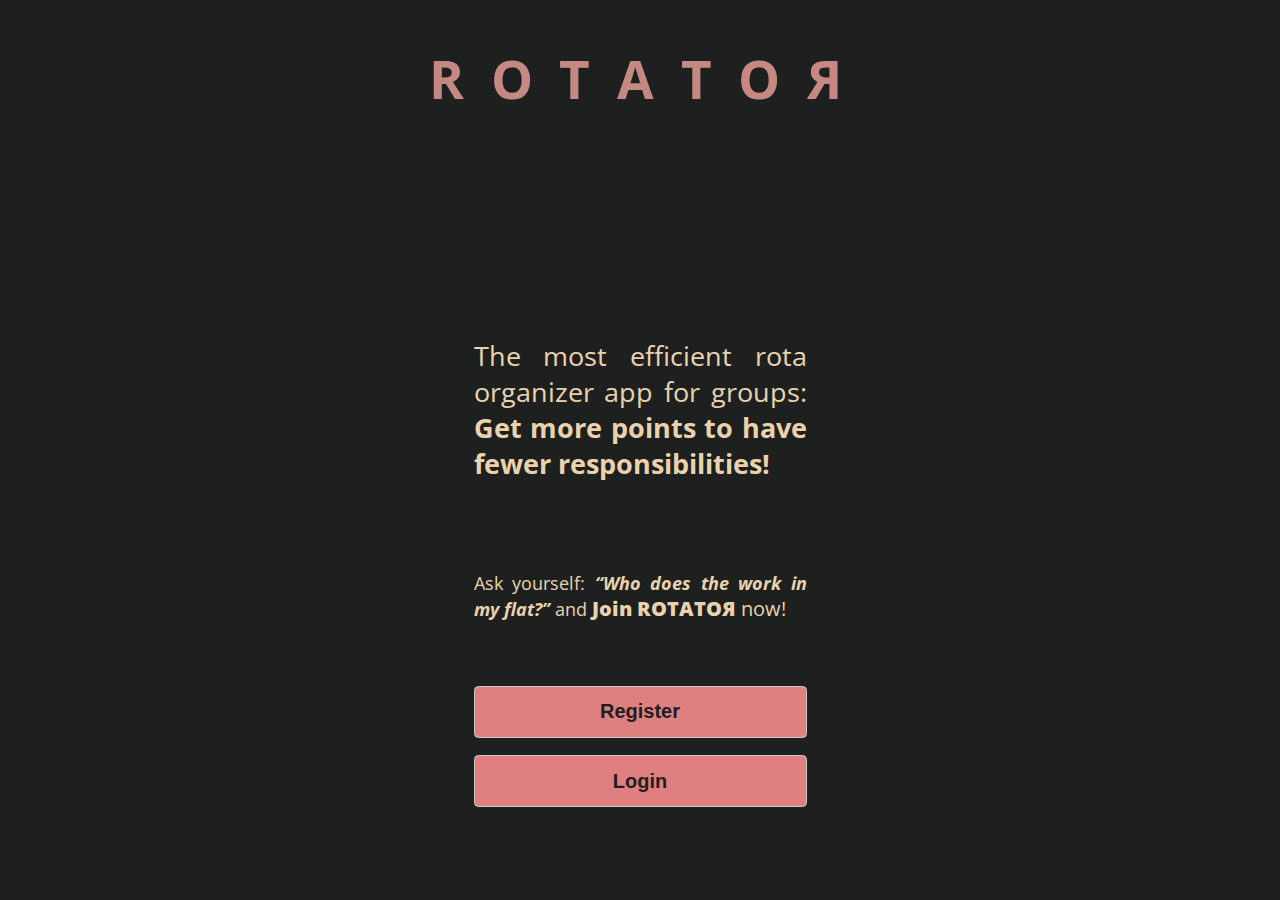
==== index.html @ 3182f86b "Git is making me nervous :C" ====
<!doctype html>
<html lang="en">
<head>
	<style>
	h1 { margin-top: 30px;}
	p { margin-top: 80px;
	 		margin-bottom: 50px;
		}
	body {
				 background-image: url("Backgrounds/bg4.jpg");
				 background-size: cover;
				 background-repeat: no-repeat;
				 zoom: 111%;
			 }
	</style>

	<link href="https://fonts.googleapis.com/css?family=Open+Sans&amp;subset=cyrillic-ext" rel="stylesheet">   <meta charset="UTF-8">
	  <link rel="stylesheet" href="styles.css">

	<!-- Just tried to add a little title image, I know its not the logo -->
	<link rel="icon" type="image/gif/png" href="logo.png">

	<title>ROTATOЯ</title>
</head>

<body>

		<div class="container">
			<h1><font color="#C58882" size="20">ROTATOЯ</font></h1>
			<div class="centered">
				<p style="text-align:justify"><font color="#ead2ac" size="5">The most efficient rota organizer app for groups: <strong>Get more points to have fewer responsibilities!</strong></font></p>
				<p style="text-align:justify"><font color="#ead2ac" size="3">Ask yourself: <b><i>“Who does the work in my flat?”</i></b> and </font><font color="#ead2ac" size="4"><span style="font-weight: 900"><a href="https://google.com" style="text-decoration:none; color:#EAD2AC;"><b>Join ROTATOЯ</b></span> now!</font></p>
        <div class="container1">
          <button id = "registerButton" type="submit">Register</button>
					<button id = "loginButton" type="submit">Login</button>

					<script type="text/javascript">
             document.getElementById("registerButton").onclick = function () {
             location.href = "./register.html";
            };

						 document.getElementById("loginButton").onclick = function () {
						 location.href = "./login.html";
					  };
          </script>
				</div>
			</div>
		</div>

</body>
</html>
---- styles.css ----
body
{

    font-family: 'Source Sans Pro', sans-serif;
    font-family: 'Open Sans', sans-serif;
    background: #1D201F; /*#9cb8b3; */
    display: table;
    width: 100%;
}
.inside {
    background: #ead2ac;
}
.centered
{
     width:300px;
      height:200px;
      position:absolute;
      left:50%;
      top:40%;
      margin:-100px 0 0 -150px;

  /*  width: 320px; */
/*    position:absolute;
    top: 40%;
    left: 50%;
    margin-top: -50px;
    margin-left: -100px; */

}

/* had container1 after centerd in the html but kinda useless */
.container1
{
    display: grid;
     width: 100%;
}

@media screen and (max-width: 700px) {

  h3
  {
       width: 70%;
  }

  .container1
  {
      display: grid;
       width: 80%;
  }

  h1
  {
      width: 50%;
  }

}

/*News Feed styles page begins here*/

.tasks
{
  color: #FFFFFF;
  /*Scroll part of tasks*/
  overflow: scroll;
  position: absolute;
  width: 50%;
  height: 75%;
  z-index: 15;
  top: 30%;
  left: 49%;
  margin: -100px 0 0 -150px;
}

.taskClass
{
  text-align: center;
  letter-spacing:28px;
  /*22*/
  width: 105%;
  color: #DF7F7F;
  font-size: 45px;
}

.taskList
{
  font-size: 28px;
  border-radius: 25px;
  border-color: white;
  background: #FF0000;
  padding: 20px;
  width: 50%;
  height: 25%;
}
/*News feed styles page ends here*/


h1
{

     text-align: center;
     letter-spacing:24px;
     /*22*/
     width: 100%;
     color: #DF7F7F;
}

h2
{
  color: #DCDCDC;
  text-align: left;
  width: 100%;
}
/*Start of about styles*/
.about_title
{
  font-size: 60px;
}
.about_p
{
  color: #FFFAF0;
  width: 100%;
  text-align: center;
}
/*End of about styles*/
h3
{
     color: #EAD2AC;
     letter-spacing: 1.5px;
     font-weight: 100;
}

  input[type=text], input[type=password], select {

        padding: 12px 20px;
    /*    width: 320px; */
        margin: 8px 0;
        color: #1D201F;
        background: #ead2ac;
        border: 1px solid #ccc;
        border-radius: 4px;
        box-sizing: border-box;
    }


    button[type=submit], select {

          padding: 12px 20px;
      /*    width: 320px; */
          margin: 8px 0;
          color: #1D201F;
          background: #DF7F7F;
          border: 1px solid #ccc;
          border-radius: 4px;
          box-sizing: border-box;
          font-weight: 900;
          font-size: 18px;
      }


      button[type="submit"]:hover
      {
	       background: #FF7F7F;
       }
/* MAKE IT SOMEHOW ZOOM WHEN HOVER ON 'SIGN UP'. DOESN'T WORK FOR NOW */
a{
    transition: transform .2s;
}
a:hover{
transform: scale(1.5);
}

/*menu styles*/

ul {
    list-style-type: none;
    margin: 0;
    padding: 0;
    overflow: hidden;
    background-color: #DF7F7F;
}

li {
    float: left;
}

li a {
    display: block;
    color: #1D201F;
    text-align: center;
    padding: 14px 16px;
    text-decoration: none;
}

li a:hover {
    background-color: #ead2ac;
}

/*end menu styles
  */
table, th, td
{
 text-align: center;
 margin: auto;
 padding: 1.2rem;
 width: 50%;
}

th
{
 width: 50%;
}


.noTask
{

  border-left: none;
  border-top: none;
  border-right: none;
  border-bottom: 1px solid black;
  border-right: 1px solid black;
  backgorund-color: pink;
}



.task
{

  border-left: none;
  border-top: none;
  border-right: none;
  border-bottom: 1px solid black;
  border-right: 1px solid black;
  width: 200px;
  background-color: #D1DEDE;
}

.noTask
{
  border-left: none;
  border-top: none;
  border-right: none;
  border-bottom: 1px solid black;
  border-right: 1px solid black;
  width: 200px;
  background-color: #a8a4a6;
}
.weekDays
{

  border-right: none;
  border-left: none;
  border-top: none;
  border-bottom: 1px solid black;
  border-right: 1px solid black;
  width: 200px;
  background-color: #DF7F7F;
  color: white;
}
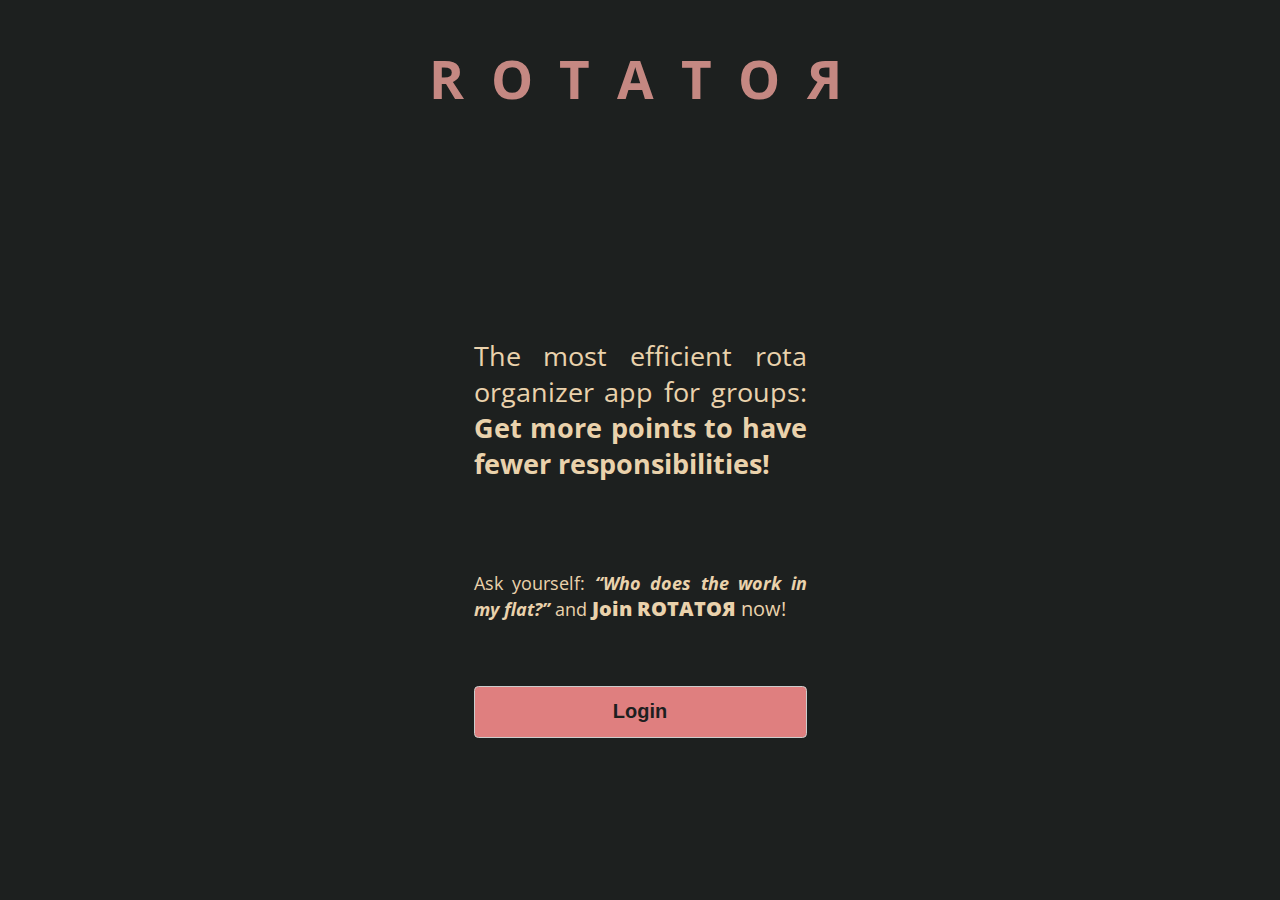
==== commit efd29735: "fixed button redirection" ====
--- a/index.html
+++ b/index.html
@@ -29,16 +29,17 @@
 			<h1><font color="#C58882" size="20">ROTATOЯ</font></h1>
 			<div class="centered">
 				<p style="text-align:justify"><font color="#ead2ac" size="5">The most efficient rota organizer app for groups: <strong>Get more points to have fewer responsibilities!</strong></font></p>
-				<p style="text-align:justify"><font color="#ead2ac" size="3">Ask yourself: <b><i>“Who does the work in my flat?”</i></b> and </font><font color="#ead2ac" size="4"><span style="font-weight: 900"><a href="https://google.com" style="text-decoration:none; color:#EAD2AC;"><b>Join ROTATOЯ</b></span> now!</font></p>
+				<p style="text-align:justify"><font color="#ead2ac" size="3">Ask yourself: <b><i>“Who does the work in my flat?”</i></b> and </font><font color="#ead2ac" size="4"><span style="font-weight: 900"><a href="./register.html" style="text-decoration:none; color:#EAD2AC;"><b>Join ROTATOЯ</b></span> now!</font></p>
         <div class="container1">
-          <button id = "registerButton" type="submit">Register</button>
+    <!--      <button id = "registerButton" type="submit">Register</button> -->
 					<button id = "loginButton" type="submit">Login</button>
 
-					<script type="text/javascript">
+			<!--		<script type="text/javascript">
              document.getElementById("registerButton").onclick = function () {
              location.href = "./register.html";
-            };
-
+					 };-->
+					 
+          <script type="text/javascript">
 						 document.getElementById("loginButton").onclick = function () {
 						 location.href = "./login.html";
 					  };
--- a/styles.css
+++ b/styles.css
@@ -161,15 +161,99 @@
       {
 	       background: #FF7F7F;
        }
-/* MAKE IT SOMEHOW ZOOM WHEN HOVER ON 'SIGN UP'. DOESN'T WORK FOR NOW */
+/* MAKE IT SOMEHOW ZOOM WHEN HOVER ON 'SIGN UP'. DOESN'T WORK FOR NOW 
 a{
     transition: transform .2s;
 }
 a:hover{
 transform: scale(1.5);
 }
+*/
 
 /*menu styles*/
+
+.btn {
+    background-color: #1D201F;
+    border: none;
+    color: #EAD2AC;
+    padding: 12px 16px;
+    font-size: 16px;
+    cursor: pointer;
+}
+
+/* Darker background on mouse-over */
+.btn:hover {
+    background-color: #000000;
+}
+
+ /* The side navigation menu */
+.sidenav {
+    height: 100%; /* 100% Full-height */
+    width: 0; /* 0 width - change this with JavaScript */
+    position: fixed; /* Stay in place */
+    z-index: 1; /* Stay on top */
+    top: 0; /* Stay at the top */
+    left: 0;
+    background-color: #111; /* Black*/
+    overflow-x: hidden; /* Disable horizontal scroll */
+    padding-top: 60px; /* Place content 60px from the top */
+    transition: 0.5s; /* 0.5 second transition effect to slide in the sidenav */
+}
+
+/* The navigation menu links */
+.sidenav a {
+    padding: 8px 8px 8px 32px;
+    text-decoration: none;
+    font-size: 25px;
+    color: #818181;
+    display: block;
+    transition: 0.3s;
+}
+
+/* When you mouse over the navigation links, change their color */
+.sidenav a:hover {
+    color: #EAD2AC;
+}
+
+/* Position and style the close button (top right corner) */
+.sidenav .closebtn {
+    position: absolute;
+    top: 0;
+    right: 25px;
+    font-size: 36px;
+    margin-left: 50px;
+}
+
+/* Style page content - use this if you want to push the page content to the right when you open the side navigation */
+#rest {
+    transition: margin-left .5s;
+    padding: 20px;
+}
+
+/* On smaller screens, where height is less than 450px, change the style of the sidenav (less padding and a smaller font size) */
+@media screen and (max-height: 450px) {
+    .sidenav {padding-top: 15px;}
+    .sidenav a {font-size: 18px;}
+} 
+
+/* Fixed/sticky icon bar (vertically aligned 50% from the top of the screen) */
+.icon-bar {
+  position: fixed;
+  top: 50%;
+  -webkit-transform: translateY(-50%);
+  -ms-transform: translateY(-50%);
+  transform: translateY(-50%);
+}
+
+/* Style the icon bar links */
+.icon-bar a {
+  display: block;
+  text-align: center;
+  padding: 16px;
+  transition: all 0.3s ease;
+  color: white;
+  font-size: 20px;
+}
 
 ul {
     list-style-type: none;
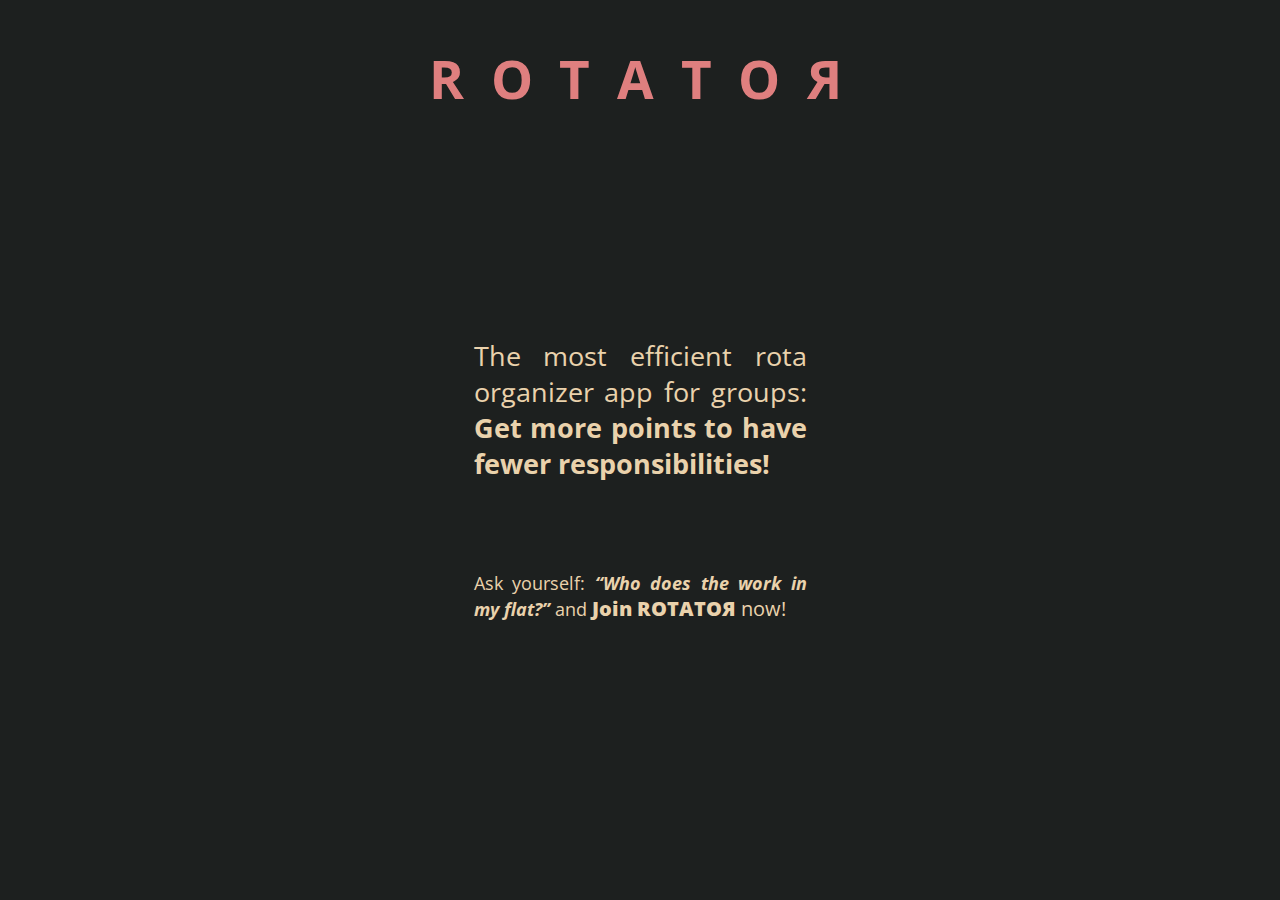
==== commit 0d407833: "added longer description and bullet points to about page - still not finished" ====
--- a/index.html
+++ b/index.html
@@ -7,7 +7,7 @@
 	 		margin-bottom: 50px;
 		}
 	body {
-				 background-image: url("Backgrounds/bg4.jpg");
+				 background-image: url("Backgrounds/BackgroundLandingPage.jpg");
 				 background-size: cover;
 				 background-repeat: no-repeat;
 				 zoom: 111%;
@@ -26,25 +26,10 @@
 <body>
 
 		<div class="container">
-			<h1><font color="#C58882" size="20">ROTATOЯ</font></h1>
+			<h1 class = "biggerH1"><font size="400">ROTATOЯ</font></h1>
 			<div class="centered">
 				<p style="text-align:justify"><font color="#ead2ac" size="5">The most efficient rota organizer app for groups: <strong>Get more points to have fewer responsibilities!</strong></font></p>
-				<p style="text-align:justify"><font color="#ead2ac" size="3">Ask yourself: <b><i>“Who does the work in my flat?”</i></b> and </font><font color="#ead2ac" size="4"><span style="font-weight: 900"><a href="./register.html" style="text-decoration:none; color:#EAD2AC;"><b>Join ROTATOЯ</b></span> now!</font></p>
-        <div class="container1">
-    <!--      <button id = "registerButton" type="submit">Register</button> -->
-					<button id = "loginButton" type="submit">Login</button>
-
-			<!--		<script type="text/javascript">
-             document.getElementById("registerButton").onclick = function () {
-             location.href = "./register.html";
-					 };-->
-					 
-          <script type="text/javascript">
-						 document.getElementById("loginButton").onclick = function () {
-						 location.href = "./login.html";
-					  };
-          </script>
-				</div>
+				<p style="text-align:justify"><font color="#ead2ac" size="3">Ask yourself: <b><i>“Who does the work in my flat?”</i></b> and </font><font color="#ead2ac" size="4"><span style="font-weight: 900"><a href="https://google.com" style="text-decoration:none; color:#EAD2AC;"><b>Join ROTATOЯ</b></span> now!</font></p>
 			</div>
 		</div>
 
--- a/styles.css
+++ b/styles.css
@@ -51,6 +51,11 @@
   h1
   {
       width: 50%;
+  }
+
+  .taskList
+  {
+    font-size: 15px;
   }
 
 }
@@ -115,11 +120,21 @@
 {
   font-size: 60px;
 }
+
 .about_p
 {
   color: #FFFAF0;
   width: 100%;
+  width: 1000px;
+  word-wrap: break-word;
   text-align: center;
+  margin-left: 200px;
+}
+
+.unorderedList
+{
+  color: #DF7F7F;
+  line-height: 24px;
 }
 /*End of about styles*/
 h3
@@ -161,126 +176,15 @@
       {
 	       background: #FF7F7F;
        }
-/* MAKE IT SOMEHOW ZOOM WHEN HOVER ON 'SIGN UP'. DOESN'T WORK FOR NOW 
+/* MAKE IT SOMEHOW ZOOM WHEN HOVER ON 'SIGN UP'. DOESN'T WORK FOR NOW */
 a{
     transition: transform .2s;
 }
 a:hover{
 transform: scale(1.5);
 }
-*/
-
-/*menu styles*/
-
-.btn {
-    background-color: #1D201F;
-    border: none;
-    color: #EAD2AC;
-    padding: 12px 16px;
-    font-size: 16px;
-    cursor: pointer;
-}
-
-/* Darker background on mouse-over */
-.btn:hover {
-    background-color: #000000;
-}
-
- /* The side navigation menu */
-.sidenav {
-    height: 100%; /* 100% Full-height */
-    width: 0; /* 0 width - change this with JavaScript */
-    position: fixed; /* Stay in place */
-    z-index: 1; /* Stay on top */
-    top: 0; /* Stay at the top */
-    left: 0;
-    background-color: #111; /* Black*/
-    overflow-x: hidden; /* Disable horizontal scroll */
-    padding-top: 60px; /* Place content 60px from the top */
-    transition: 0.5s; /* 0.5 second transition effect to slide in the sidenav */
-}
-
-/* The navigation menu links */
-.sidenav a {
-    padding: 8px 8px 8px 32px;
-    text-decoration: none;
-    font-size: 25px;
-    color: #818181;
-    display: block;
-    transition: 0.3s;
-}
-
-/* When you mouse over the navigation links, change their color */
-.sidenav a:hover {
-    color: #EAD2AC;
-}
-
-/* Position and style the close button (top right corner) */
-.sidenav .closebtn {
-    position: absolute;
-    top: 0;
-    right: 25px;
-    font-size: 36px;
-    margin-left: 50px;
-}
-
-/* Style page content - use this if you want to push the page content to the right when you open the side navigation */
-#rest {
-    transition: margin-left .5s;
-    padding: 20px;
-}
-
-/* On smaller screens, where height is less than 450px, change the style of the sidenav (less padding and a smaller font size) */
-@media screen and (max-height: 450px) {
-    .sidenav {padding-top: 15px;}
-    .sidenav a {font-size: 18px;}
-} 
-
-/* Fixed/sticky icon bar (vertically aligned 50% from the top of the screen) */
-.icon-bar {
-  position: fixed;
-  top: 50%;
-  -webkit-transform: translateY(-50%);
-  -ms-transform: translateY(-50%);
-  transform: translateY(-50%);
-}
-
-/* Style the icon bar links */
-.icon-bar a {
-  display: block;
-  text-align: center;
-  padding: 16px;
-  transition: all 0.3s ease;
-  color: white;
-  font-size: 20px;
-}
-
-ul {
-    list-style-type: none;
-    margin: 0;
-    padding: 0;
-    overflow: hidden;
-    background-color: #DF7F7F;
-}
-
-li {
-    float: left;
-}
-
-li a {
-    display: block;
-    color: #1D201F;
-    text-align: center;
-    padding: 14px 16px;
-    text-decoration: none;
-}
-
-li a:hover {
-    background-color: #ead2ac;
-}
-
-/*end menu styles
-  */
+
+
 table, th, td
 {
  text-align: center;
@@ -308,7 +212,7 @@
 
 
 
-.task
+.testClass
 {
 
   border-left: none;
@@ -317,18 +221,6 @@
   border-bottom: 1px solid black;
   border-right: 1px solid black;
   width: 200px;
-  background-color: #D1DEDE;
-}
-
-.noTask
-{
-  border-left: none;
-  border-top: none;
-  border-right: none;
-  border-bottom: 1px solid black;
-  border-right: 1px solid black;
-  width: 200px;
-  background-color: #a8a4a6;
 }
 .weekDays
 {
@@ -339,6 +231,4 @@
   border-bottom: 1px solid black;
   border-right: 1px solid black;
   width: 200px;
-  background-color: #DF7F7F;
-  color: white;
-}
+}
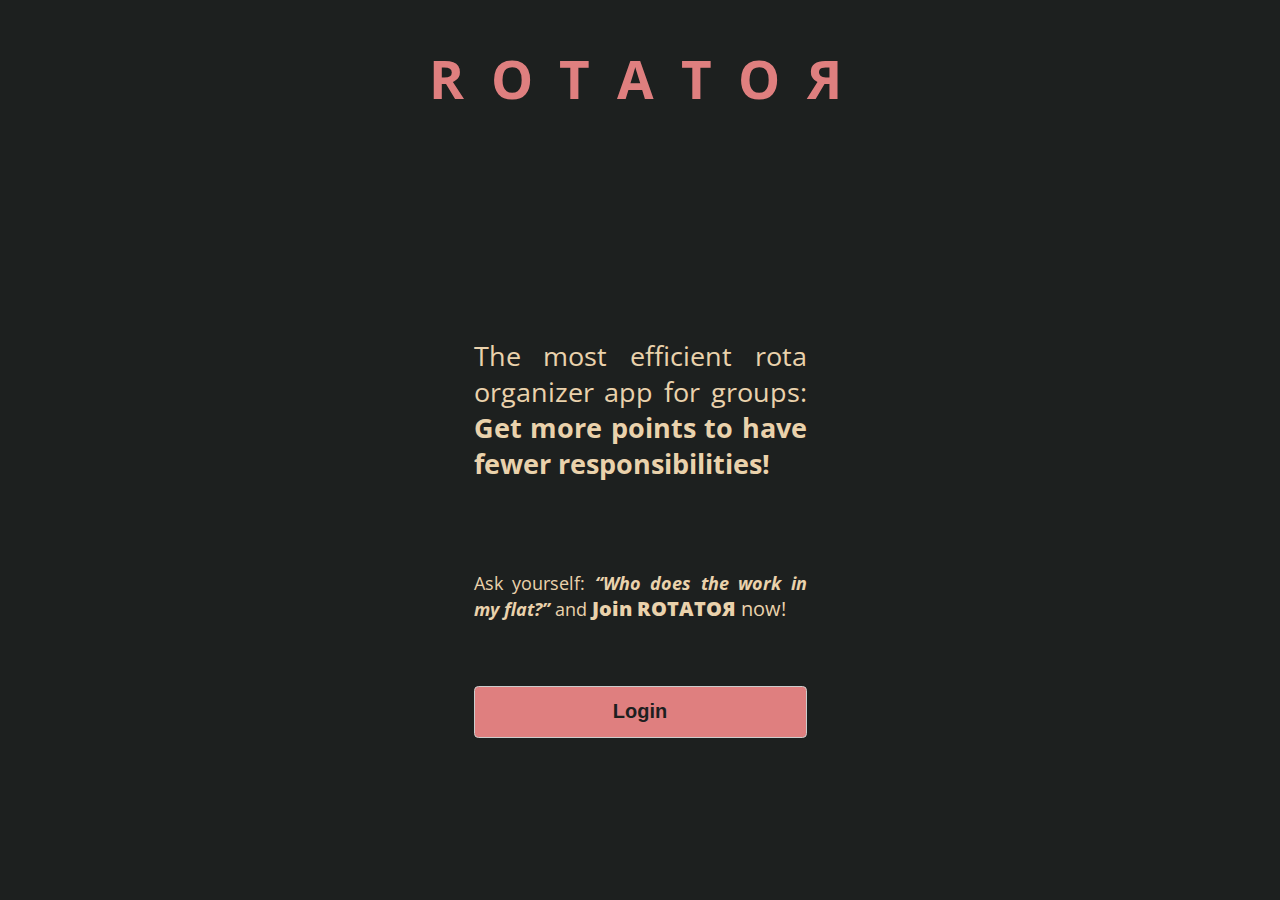
==== commit eeab4f25: "added longer description and bullet points to about page - still not finished" ====
--- a/index.html
+++ b/index.html
@@ -29,7 +29,17 @@
 			<h1 class = "biggerH1"><font size="400">ROTATOЯ</font></h1>
 			<div class="centered">
 				<p style="text-align:justify"><font color="#ead2ac" size="5">The most efficient rota organizer app for groups: <strong>Get more points to have fewer responsibilities!</strong></font></p>
-				<p style="text-align:justify"><font color="#ead2ac" size="3">Ask yourself: <b><i>“Who does the work in my flat?”</i></b> and </font><font color="#ead2ac" size="4"><span style="font-weight: 900"><a href="https://google.com" style="text-decoration:none; color:#EAD2AC;"><b>Join ROTATOЯ</b></span> now!</font></p>
+				<p style="text-align:justify"><font color="#ead2ac" size="3">Ask yourself: <b><i>“Who does the work in my flat?”</i></b> and </font><font color="#ead2ac" size="4"><span style="font-weight: 900"><a href="/Rotator/register.html" style="text-decoration:none; color:#EAD2AC;"><b>Join ROTATOЯ</b></a></span> now!</font></p>
+        <div class="container1">
+    <!--      <button id = "registerButton" type="submit">Register</button> -->
+					<button action ="/Rotator/login.html" id = "loginButton" type="submit">Login</button>
+
+			<!--		<script type="text/javascript">
+             document.getElementById("registerButton").onclick = function () {
+             location.href = "./register.html";
+					 };-->
+					 
+				</div>
 			</div>
 		</div>
 
--- a/styles.css
+++ b/styles.css
@@ -28,6 +28,12 @@
 
 }
 
+.titleRegister
+{
+  /*To make orientation of title in the center*/
+  letter-spacing: 21px;
+}
+
 /* had container1 after centerd in the html but kinda useless */
 .container1
 {
@@ -65,14 +71,15 @@
 .tasks
 {
   color: #FFFFFF;
+  font-family: "Trebuchet MS", Helvetica, sans-serif;
   /*Scroll part of tasks*/
-  overflow: scroll;
+  overflow-y: scroll;
   position: absolute;
   width: 50%;
   height: 75%;
   z-index: 15;
   top: 30%;
-  left: 49%;
+  left: 47%;
   margin: -100px 0 0 -150px;
 }
 
@@ -81,20 +88,22 @@
   text-align: center;
   letter-spacing:28px;
   /*22*/
+  position: absolute;
   width: 105%;
   color: #DF7F7F;
   font-size: 45px;
 }
 
-.taskList
+
+.tasks .taskList
 {
   font-size: 28px;
   border-radius: 25px;
   border-color: white;
-  background: #FF0000;
+  background: #3399FF;
   padding: 20px;
-  width: 50%;
-  height: 25%;
+  width: 500px;
+  height: 250px;
 }
 /*News feed styles page ends here*/
 
@@ -176,15 +185,126 @@
       {
 	       background: #FF7F7F;
        }
-/* MAKE IT SOMEHOW ZOOM WHEN HOVER ON 'SIGN UP'. DOESN'T WORK FOR NOW */
+/* MAKE IT SOMEHOW ZOOM WHEN HOVER ON 'SIGN UP'. DOESN'T WORK FOR NOW
 a{
     transition: transform .2s;
 }
 a:hover{
 transform: scale(1.5);
 }
-
-
+*/
+
+/*menu styles*/
+
+.btn {
+    background-color: #1D201F;
+    border: none;
+    color: #EAD2AC;
+    padding: 12px 16px;
+    font-size: 16px;
+    cursor: pointer;
+}
+
+/* Darker background on mouse-over */
+.btn:hover {
+    background-color: #000000;
+}
+
+ /* The side navigation menu */
+.sidenav {
+    height: 100%; /* 100% Full-height */
+    width: 0; /* 0 width - change this with JavaScript */
+    position: fixed; /* Stay in place */
+    z-index: 1; /* Stay on top */
+    top: 0; /* Stay at the top */
+    left: 0;
+    background-color: #111; /* Black*/
+    overflow-x: hidden; /* Disable horizontal scroll */
+    padding-top: 60px; /* Place content 60px from the top */
+    transition: 0.5s; /* 0.5 second transition effect to slide in the sidenav */
+}
+
+/* The navigation menu links */
+.sidenav a {
+    padding: 8px 8px 8px 32px;
+    text-decoration: none;
+    font-size: 25px;
+    color: #818181;
+    display: block;
+    transition: 0.3s;
+}
+
+/* When you mouse over the navigation links, change their color */
+.sidenav a:hover {
+    color: #EAD2AC;
+}
+
+/* Position and style the close button (top right corner) */
+.sidenav .closebtn {
+    position: absolute;
+    top: 0;
+    right: 25px;
+    font-size: 36px;
+    margin-left: 50px;
+}
+
+/* Style page content - use this if you want to push the page content to the right when you open the side navigation */
+#rest {
+    transition: margin-left .5s;
+    padding: 20px;
+}
+
+/* On smaller screens, where height is less than 450px, change the style of the sidenav (less padding and a smaller font size) */
+@media screen and (max-height: 450px) {
+    .sidenav {padding-top: 15px;}
+    .sidenav a {font-size: 18px;}
+}
+
+/* Fixed/sticky icon bar (vertically aligned 50% from the top of the screen) */
+.icon-bar {
+  position: fixed;
+  top: 50%;
+  -webkit-transform: translateY(-50%);
+  -ms-transform: translateY(-50%);
+  transform: translateY(-50%);
+}
+
+/* Style the icon bar links */
+.icon-bar a {
+  display: block;
+  text-align: center;
+  padding: 16px;
+  transition: all 0.3s ease;
+  color: white;
+  font-size: 20px;
+}
+
+ul {
+    list-style-type: none;
+    margin: 0;
+    padding: 0;
+    overflow: hidden;
+    background-color: #DF7F7F;
+}
+
+li {
+    float: left;
+}
+
+li a {
+    display: block;
+    color: #1D201F;
+    text-align: center;
+    padding: 14px 16px;
+    text-decoration: none;
+}
+
+li a:hover {
+    background-color: #ead2ac;
+}
+
+/*end menu styles
+  */
 table, th, td
 {
  text-align: center;
@@ -212,7 +332,7 @@
 
 
 
-.testClass
+.task
 {
 
   border-left: none;
@@ -221,6 +341,18 @@
   border-bottom: 1px solid black;
   border-right: 1px solid black;
   width: 200px;
+  background-color: #D1DEDE;
+}
+
+.noTask
+{
+  border-left: none;
+  border-top: none;
+  border-right: none;
+  border-bottom: 1px solid black;
+  border-right: 1px solid black;
+  width: 200px;
+  background-color: #a8a4a6;
 }
 .weekDays
 {
@@ -231,4 +363,7 @@
   border-bottom: 1px solid black;
   border-right: 1px solid black;
   width: 200px;
-}
+  background-color: #DF7F7F;
+  color: white;
+}
+
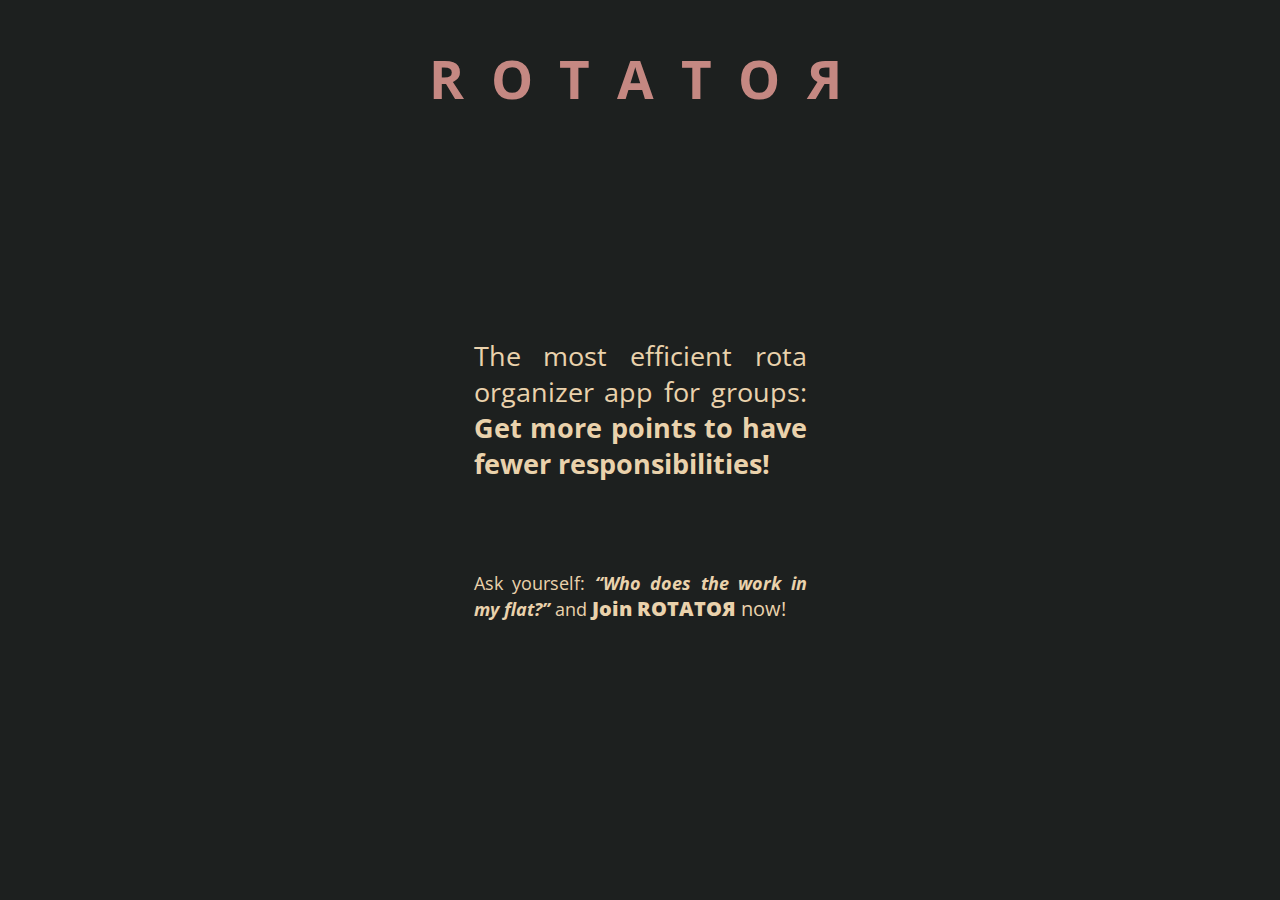
==== commit ab722077: "finish (i hope the problem with the bg)" ====
--- a/index.html
+++ b/index.html
@@ -7,11 +7,24 @@
 	 		margin-bottom: 50px;
 		}
 	body {
-				 background-image: url("Backgrounds/BackgroundLandingPage.jpg");
+				 background-image: url("bgbg.jpg");
 				 background-size: cover;
-				 background-repeat: no-repeat;
+				 background-repeat: repeat;
 				 zoom: 111%;
 			 }
+
+	@media screen and (max-width: 600px)
+	{
+	p
+	{
+		width: 80%;
+	}
+
+	h1
+	{
+		zoom: 80%;
+	}
+	}
 	</style>
 
 	<link href="https://fonts.googleapis.com/css?family=Open+Sans&amp;subset=cyrillic-ext" rel="stylesheet">   <meta charset="UTF-8">
@@ -26,20 +39,10 @@
 <body>
 
 		<div class="container">
-			<h1 class = "biggerH1"><font size="400">ROTATOЯ</font></h1>
+			<h1><font color="#C58882" size="20">ROTATOЯ</font></h1>
 			<div class="centered">
 				<p style="text-align:justify"><font color="#ead2ac" size="5">The most efficient rota organizer app for groups: <strong>Get more points to have fewer responsibilities!</strong></font></p>
-				<p style="text-align:justify"><font color="#ead2ac" size="3">Ask yourself: <b><i>“Who does the work in my flat?”</i></b> and </font><font color="#ead2ac" size="4"><span style="font-weight: 900"><a href="/Rotator/register.html" style="text-decoration:none; color:#EAD2AC;"><b>Join ROTATOЯ</b></a></span> now!</font></p>
-        <div class="container1">
-    <!--      <button id = "registerButton" type="submit">Register</button> -->
-					<button action ="/Rotator/login.html" id = "loginButton" type="submit">Login</button>
-
-			<!--		<script type="text/javascript">
-             document.getElementById("registerButton").onclick = function () {
-             location.href = "./register.html";
-					 };-->
-					 
-				</div>
+				<p style="text-align:justify"><font color="#ead2ac" size="3">Ask yourself: <b><i>“Who does the work in my flat?”</i></b> and </font><font color="#ead2ac" size="4"><span style="font-weight: 900"><a href="https://google.com" style="text-decoration:none; color:#EAD2AC;"><b>Join ROTATOЯ</b></span> now!</font></p>
 			</div>
 		</div>
 
--- a/styles.css
+++ b/styles.css
@@ -130,6 +130,10 @@
   font-size: 60px;
 }
 
+.aboutSubHeading
+{
+  color: #0066FF;
+}
 .about_p
 {
   color: #FFFAF0;
@@ -142,7 +146,7 @@
 
 .unorderedList
 {
-  color: #DF7F7F;
+  color: #00FF00/*#DF7F7F*/;
   line-height: 24px;
 }
 /*End of about styles*/
@@ -366,4 +370,3 @@
   background-color: #DF7F7F;
   color: white;
 }
-
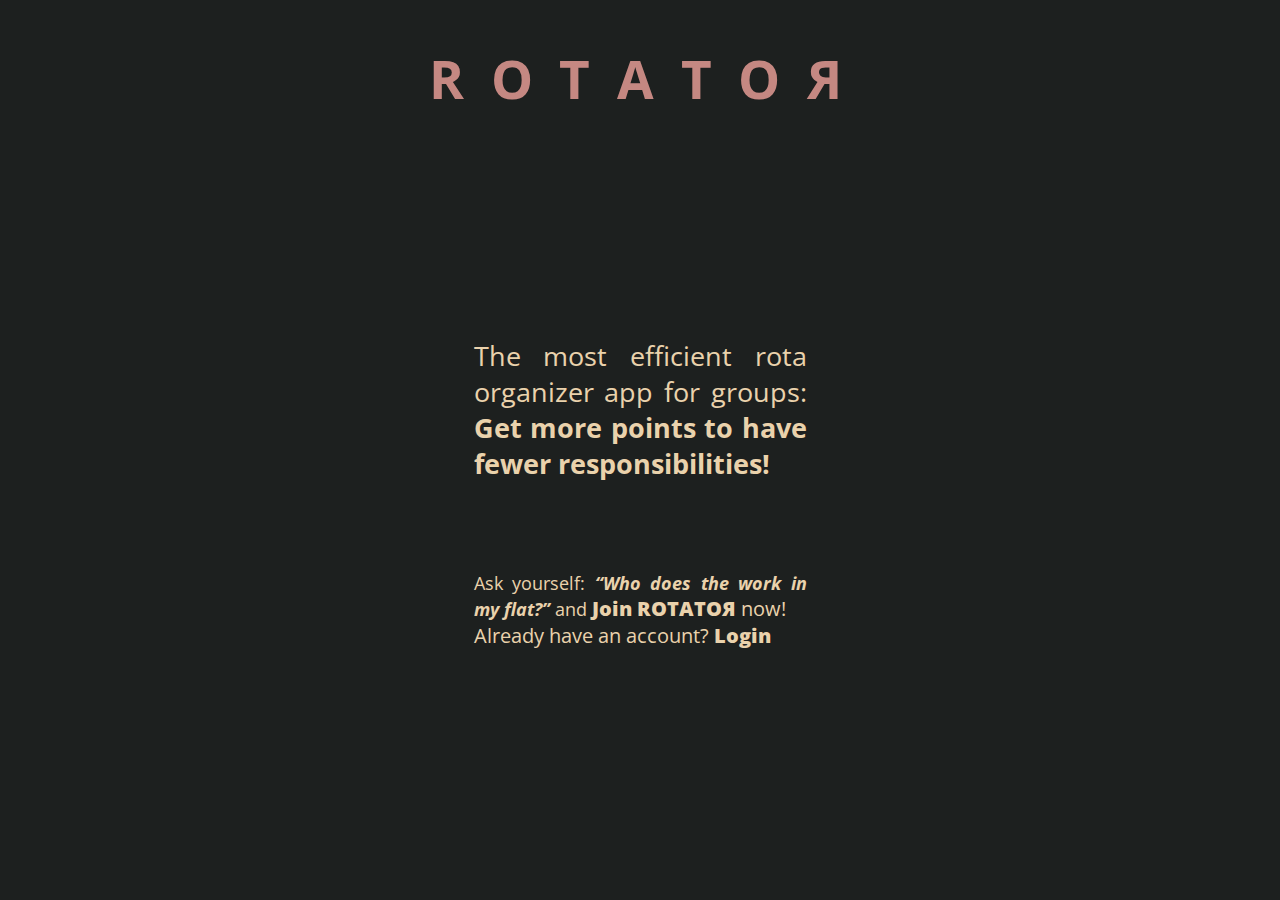
==== commit 509f1a1b: "Fixed the links" ====
--- a/index.html
+++ b/index.html
@@ -42,7 +42,7 @@
 			<h1><font color="#C58882" size="20">ROTATOЯ</font></h1>
 			<div class="centered">
 				<p style="text-align:justify"><font color="#ead2ac" size="5">The most efficient rota organizer app for groups: <strong>Get more points to have fewer responsibilities!</strong></font></p>
-				<p style="text-align:justify"><font color="#ead2ac" size="3">Ask yourself: <b><i>“Who does the work in my flat?”</i></b> and </font><font color="#ead2ac" size="4"><span style="font-weight: 900"><a href="https://google.com" style="text-decoration:none; color:#EAD2AC;"><b>Join ROTATOЯ</b></span> now!</font></p>
+				<p style="text-align:justify"><font color="#ead2ac" size="3">Ask yourself: <b><i>“Who does the work in my flat?”</i></b> and </font><font color="#ead2ac" size="4"><span style="font-weight: 900"><a href="/Rotator/register.html" style="text-decoration:none; color:#EAD2AC;"><b>Join ROTATOЯ</b></a></span> now!<br>Already have an account?<span style="font-weight: 900"><a href="/Rotator/login.html" style="text-decoration:none; color:#EAD2AC;"><b> Login</b></span></font></p>
 			</div>
 		</div>
 
--- a/styles.css
+++ b/styles.css
@@ -136,18 +136,31 @@
 }
 .about_p
 {
-  color: #FFFAF0;
+<<<<<<< HEAD
+  color: #000000;
+=======
+  color: black;
+>>>>>>> 0a6fa177d286ee423febf9c302194947f3b9deb0
   width: 100%;
   width: 1000px;
   word-wrap: break-word;
   text-align: center;
-  margin-left: 200px;
+  margin-left: 400px;
 }
 
 .unorderedList
 {
-  color: #00FF00/*#DF7F7F*/;
+  color: black/*#DF7F7F*/;
+  background-color: #D1DEDE;
   line-height: 24px;
+  list-style-type: disc;
+  border-radius: 10px;
+  padding: 20px;
+}
+
+.aboutMain
+{
+  overflow: auto;
 }
 /*End of about styles*/
 h3
@@ -370,3 +383,4 @@
   background-color: #DF7F7F;
   color: white;
 }
+
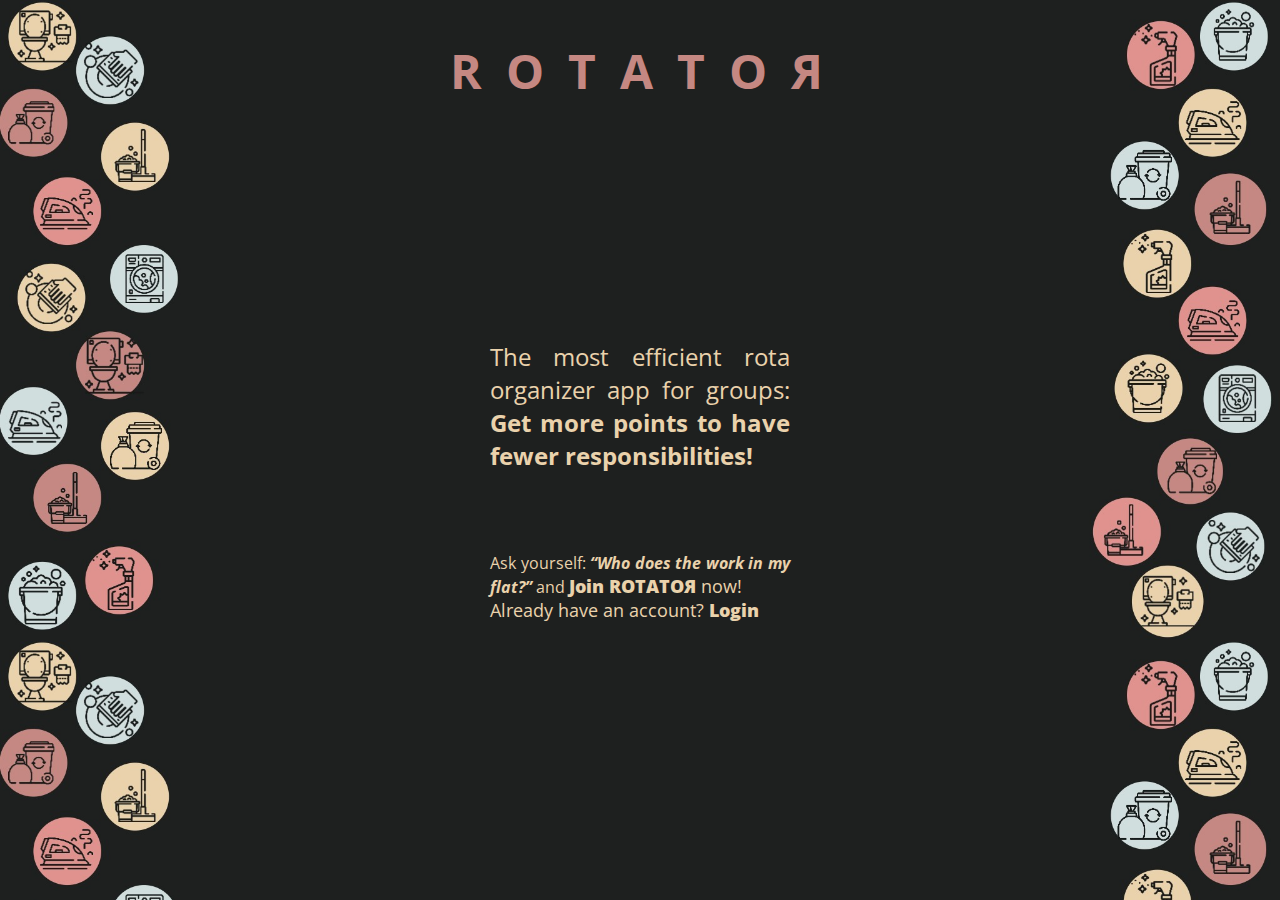
==== commit 86751eff: "Background looks like it supposed to" ====
--- a/index.html
+++ b/index.html
@@ -6,12 +6,6 @@
 	p { margin-top: 80px;
 	 		margin-bottom: 50px;
 		}
-	body {
-				 background-image: url("bgbg.jpg");
-				 background-size: cover;
-				 background-repeat: repeat;
-				 zoom: 111%;
-			 }
 
 	@media screen and (max-width: 600px)
 	{
@@ -36,9 +30,9 @@
 	<title>ROTATOЯ</title>
 </head>
 
-<body>
+<body style="background-image: url('./bgbg.jpg');background-repeat: repeat;-webkit-background-size: cover;-moz-background-size: cover;-o-background-size: cover;background-size: cover;">
 
-		<div class="container">
+		<div>
 			<h1><font color="#C58882" size="20">ROTATOЯ</font></h1>
 			<div class="centered">
 				<p style="text-align:justify"><font color="#ead2ac" size="5">The most efficient rota organizer app for groups: <strong>Get more points to have fewer responsibilities!</strong></font></p>
--- a/styles.css
+++ b/styles.css
@@ -8,8 +8,24 @@
     width: 100%;
 }
 .inside {
-    background: #ead2ac;
-}
+    
+    background: url(./Backgrounds/bg_light_hor.jpg) no-repeat center center fixed; 
+    -webkit-background-size: cover;
+    -moz-background-size: cover;
+    -o-background-size: cover;
+    background-size: cover;
+    overflow: auto;
+    width: 100%;
+    height: 100%;
+    min-width: 10px;
+    min-height: 10px;
+   
+}
+.about{
+   background: #ead2ac;
+}
+
+
 .centered
 {
      width:300px;
@@ -43,10 +59,6 @@
 
 @media screen and (max-width: 700px) {
 
-  h3
-  {
-       width: 70%;
-  }
 
   .container1
   {
@@ -64,6 +76,32 @@
     font-size: 15px;
   }
 
+}
+
+
+/*Backgroud use*/
+body.bg{
+
+    background-image: url('bgbg.jpg');
+    animation: mymoveD 3s;
+    background-position: 0px 0px;
+}
+
+@media only screen and (max-width: 800px) {
+    body.bg{
+        animation: mymoveM 3s;
+        background-position: -200px 0px;
+    }
+}
+
+@keyframes mymoveM{
+    0% {background-position: 0px 0px;}
+    100% {background-position: -200px 0px;}
+}
+
+@keyframes mymoveD {
+    0% {background-position: -200px 0px;}
+    100% {background-position: 0px 0px;}
 }
 
 /*News Feed styles page begins here*/
@@ -100,7 +138,7 @@
   font-size: 28px;
   border-radius: 25px;
   border-color: white;
-  background: #3399FF;
+  background-color: #DF7F7F; /*3399FF*/
   padding: 20px;
   width: 500px;
   height: 250px;
@@ -125,47 +163,56 @@
   width: 100%;
 }
 /*Start of about styles*/
+.aboutMain
+{
+  overflow: auto;
+  width: 100%;
+  height: 100%;
+  min-width: 10px;
+  min-height: 10px;
+}
+
 .about_title
 {
   font-size: 60px;
+  text-align: center;
 }
 
 .aboutSubHeading
 {
-  color: #0066FF;
+  color: #DF7F7F;
+  text-align: center;
 }
 .about_p
 {
-<<<<<<< HEAD
   color: #000000;
-=======
-  color: black;
->>>>>>> 0a6fa177d286ee423febf9c302194947f3b9deb0
-  width: 100%;
-  width: 1000px;
+  /*width: 100%;
+  width: 1000px;*/
   word-wrap: break-word;
   text-align: center;
-  margin-left: 400px;
+  /*margin-left: 100px;*/
 }
 
 .unorderedList
 {
   color: black/*#DF7F7F*/;
-  background-color: #D1DEDE;
+  background-color: #DF7F7F;
   line-height: 24px;
   list-style-type: disc;
+  list-style-position: inside;
   border-radius: 10px;
   padding: 20px;
-}
-
-.aboutMain
-{
-  overflow: auto;
+  display: inline-block;
+  margin-left: 50%;
+  transform: translateX(-50%);
 }
 /*End of about styles*/
 h3
 {
-     color: #EAD2AC;
+     text-align: center;
+     /*22*/
+     width: 100%;
+     color: #DF7F7F;
      letter-spacing: 1.5px;
      font-weight: 100;
 }
@@ -344,7 +391,6 @@
   border-right: none;
   border-bottom: 1px solid black;
   border-right: 1px solid black;
-  backgorund-color: pink;
 }
 
 
@@ -383,4 +429,4 @@
   background-color: #DF7F7F;
   color: white;
 }
-
+) 
